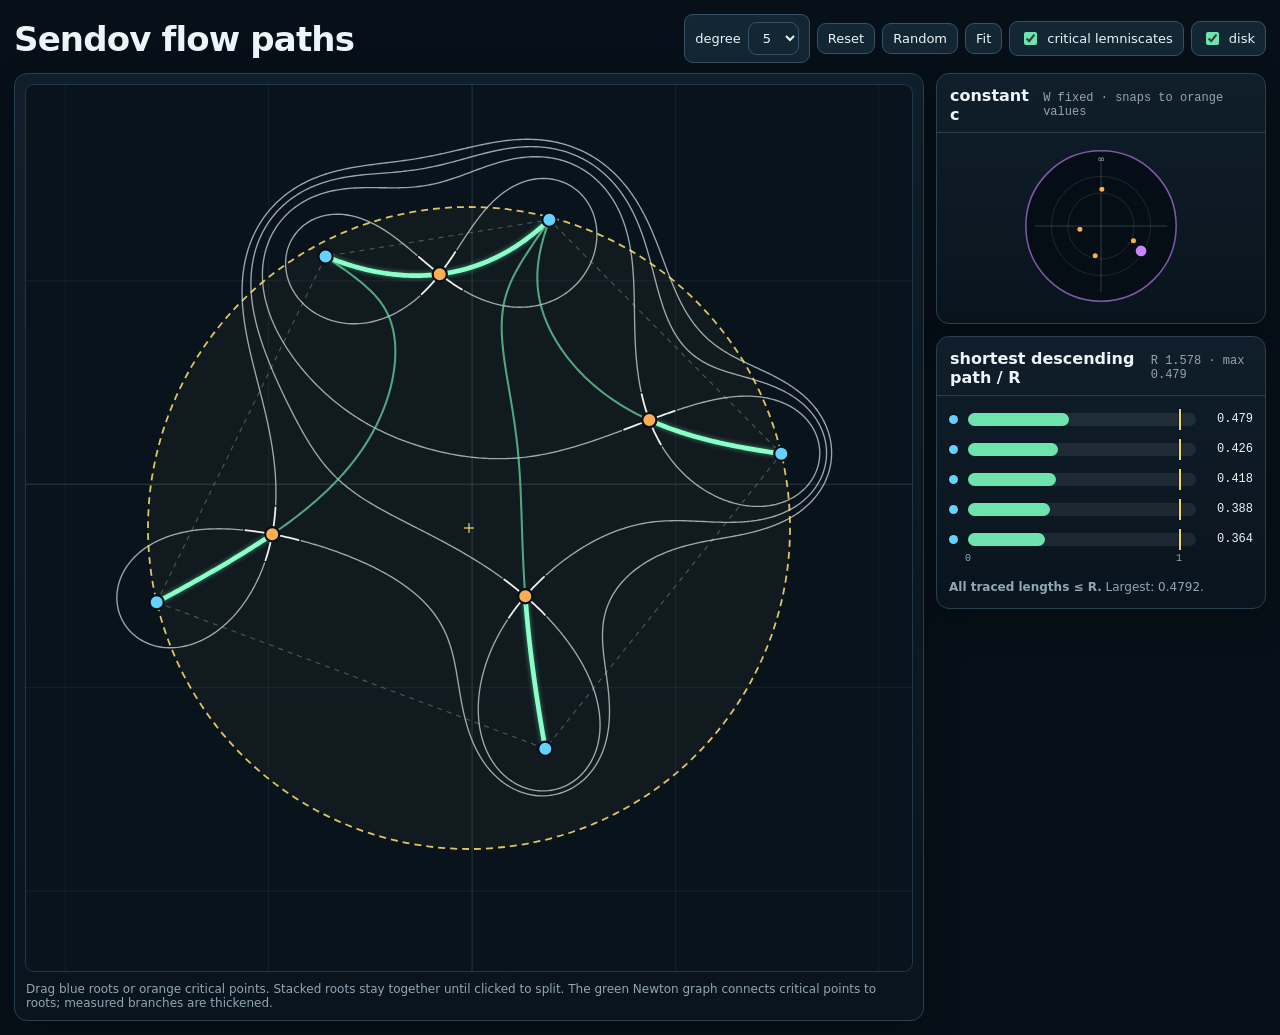
==== index.html @ 399ceb78 "Use monochrome connected critical lemniscates" ====
<!doctype html>
<html lang="en">
<head>
<meta charset="utf-8" />
<meta name="viewport" content="width=device-width,initial-scale=1" />
<title>Sendov Flow Paths</title>
<link rel="stylesheet" href="sendov-flow.css?v=20260814-0653">
</head>
<body>
<header>
  <h1>Sendov flow paths</h1>
  <div class="controls">
    <label class="control">degree <select id="degreeSelect"><option>3</option><option>4</option><option selected>5</option><option>6</option><option>7</option><option>8</option></select></label>
    <button id="resetBtn">Reset</button><button id="randomBtn">Random</button><button id="fitBtn">Fit</button>
    <label class="control"><input id="landscapeToggle" type="checkbox" checked> critical lemniscates</label>
    <label class="control"><input id="diskToggle" type="checkbox" checked> disk</label>
  </div>
</header>
<main>
  <section class="card">
    <div class="plot-wrap"><div id="zPlot" class="plotbox"><canvas id="landscapeCanvas"></canvas><svg id="zSvg" viewBox="0 0 700 700" preserveAspectRatio="none"></svg></div></div>
    <div class="hint">Drag blue roots or orange critical points. Stacked roots stay together until clicked to split. The green Newton graph connects critical points to roots; measured branches are thickened.</div>
  </section>
  <aside class="side-column">
    <section class="card c-card">
      <div class="bars-head"><h2>constant c</h2><span class="status">W fixed · snaps to orange values</span></div>
      <div id="cControl" class="c-control"><svg id="cSvg" viewBox="0 0 300 180" preserveAspectRatio="xMidYMid meet"></svg></div>
    </section>
    <section class="card">
      <div class="bars-head"><h2>shortest descending path / R</h2><span id="compactStatus" class="status"></span></div>
      <div class="bars-body"><div id="flowBars" class="flow-bars"></div><div id="flowAxis" class="flow-axis"></div><div id="flowSummary" class="flow-summary"></div></div>
    </section>
  </aside>
</main>

<script src="sendov-flow-1.js?v=20260814-0653"></script>
<script src="sendov-flow-2.js?v=20260814-0653"></script>
<script src="sendov-flow-3.js?v=20260814-0653"></script>
<script src="sendov-flow-4.js?v=20260814-0653"></script>
<script src="sendov-flow-5.js?v=20260814-0653"></script>
<script src="sendov-flow-6.js?v=20260814-0653"></script>
<script src="sendov-flow-7.js?v=20260814-0653"></script>
</body>
</html>
---- sendov-flow.css ----
:root{color-scheme:dark;--bg:#071018;--panel:#0d1822;--line:#29404f;--text:#edf5f8;--muted:#91a7b5;--root:#63d2ff;--critical:#ffad52;--parameter:#cc83ff;--down:#6de3ad;--ridge:#ff7a66;--disk:#f4d96c;--danger:#ff7182}
*{box-sizing:border-box}html,body{margin:0;min-height:100%;background:var(--bg);color:var(--text);font-family:Inter,ui-sans-serif,system-ui,-apple-system,Segoe UI,Roboto,Arial,sans-serif}body{padding:14px}
header{max-width:1420px;margin:0 auto 10px;display:flex;align-items:center;justify-content:space-between;gap:12px;flex-wrap:wrap}h1{font-size:clamp(22px,3vw,34px);margin:0;letter-spacing:-.025em}.controls{display:flex;gap:7px;align-items:center;flex-wrap:wrap}
button,select,label.control{border:1px solid #365264;background:#132634;color:var(--text);border-radius:9px;padding:7px 10px;font:inherit;font-size:13px}button{cursor:pointer}button:hover{background:#193244}label.control{display:inline-flex;gap:7px;align-items:center;cursor:pointer}input[type=checkbox]{accent-color:var(--down)}
main{max-width:1420px;margin:auto;display:grid;grid-template-columns:minmax(0,1fr) minmax(250px,330px);gap:12px;align-items:start}.side-column{display:grid;gap:12px;min-width:0}.card{background:linear-gradient(180deg,rgba(16,31,43,.98),rgba(9,20,29,.98));border:1px solid var(--line);border-radius:13px;box-shadow:0 14px 38px rgba(0,0,0,.23);overflow:hidden}.plot-wrap{padding:10px}.plotbox{position:relative;width:100%;aspect-ratio:1/1;min-height:480px;background:#08131c;overflow:hidden;border-radius:9px;border:1px solid #213746;touch-action:none}.plotbox canvas,.plotbox svg{position:absolute;inset:0;width:100%;height:100%}.plotbox svg{overflow:visible}.hint{padding:0 11px 10px;color:var(--muted);font-size:12px}.bars-head{padding:12px 13px 8px;border-bottom:1px solid var(--line);display:flex;justify-content:space-between;gap:8px;align-items:baseline}.bars-head h2{font-size:16px;margin:0}.status{font:12px ui-monospace,SFMono-Regular,Menlo,Consolas,monospace;color:var(--muted)}.bars-body{padding:12px}
.c-control{height:190px;padding:8px 12px 12px;touch-action:none;cursor:crosshair}.c-control svg{display:block;width:100%;height:100%;overflow:visible}
.axis-line{stroke:rgba(220,240,250,.17);stroke-width:1;vector-effect:non-scaling-stroke}.grid-line{stroke:rgba(210,235,245,.06);stroke-width:1;vector-effect:non-scaling-stroke}.focus-boundary{fill:none;stroke:rgba(232,242,247,.28);stroke-width:1.1;stroke-dasharray:5 5;vector-effect:non-scaling-stroke;pointer-events:none}.enclosing-disk{fill:rgba(244,217,108,.035);stroke:rgba(244,217,108,.9);stroke-width:1.8;stroke-dasharray:7 5;vector-effect:non-scaling-stroke;pointer-events:none}.disk-center{stroke:rgba(244,217,108,.8);stroke-width:1.5;vector-effect:non-scaling-stroke;pointer-events:none}
.flow{fill:none;stroke-linecap:round;stroke-linejoin:round;vector-effect:non-scaling-stroke}.flow.down-secondary{stroke:rgba(109,227,173,.70);stroke-width:2.05}.flow.down-selected{stroke:rgba(139,255,201,1);stroke-width:4.65;filter:drop-shadow(0 0 2.5px rgba(109,227,173,.55))}.flow.ridge{display:none}.flow.unresolved{stroke:rgba(255,113,130,.62);stroke-width:1.6;stroke-dasharray:4 4}.node{cursor:grab;vector-effect:non-scaling-stroke}.node:active{cursor:grabbing}.root-node{fill:var(--root);stroke:#041018;stroke-width:2.2}.critical-node{fill:var(--critical);stroke:#041018;stroke-width:2.2}.stack-ring{fill:none;stroke:rgba(255,255,255,.65);stroke-width:1.5;vector-effect:non-scaling-stroke;pointer-events:none}.parameter-node{fill:var(--parameter);stroke:#041018;stroke-width:2.2}.critical-value-node{fill:var(--critical);stroke:#041018;stroke-width:1.2;pointer-events:none}.c-snap-ring{fill:none;stroke:rgba(245,233,255,.95);stroke-width:2.2;stroke-dasharray:3 2;vector-effect:non-scaling-stroke;pointer-events:none;filter:drop-shadow(0 0 3px rgba(204,131,255,.8))}
.compact-bg{fill:rgba(5,13,20,.9);stroke:rgba(204,131,255,.62);stroke-width:1.5;vector-effect:non-scaling-stroke;cursor:crosshair}.compact-ring{fill:none;stroke:rgba(232,242,247,.11);stroke-width:1;vector-effect:non-scaling-stroke;pointer-events:none}.compact-axis{stroke:rgba(232,242,247,.20);stroke-width:1;vector-effect:non-scaling-stroke;pointer-events:none}.compact-caption{fill:rgba(232,242,247,.55);font-size:10px;font-weight:650;pointer-events:none}
.flow-bars{display:grid;gap:8px}.flow-bar-row{display:grid;grid-template-columns:11px minmax(0,1fr) 49px;align-items:center;gap:8px;min-height:22px}.flow-bar-root{width:9px;height:9px;border-radius:50%;background:var(--root);box-shadow:0 0 0 1px #041018}.flow-bar-track{position:relative;height:13px;border-radius:999px;background:rgba(255,255,255,.075);overflow:visible}.flow-bar-fill{position:absolute;inset:0 auto 0 0;border-radius:999px;background:var(--down);min-width:1px;transition:width 35ms linear}.flow-bar-fill.over{background:var(--danger)}.flow-bar-threshold{position:absolute;top:-4px;bottom:-4px;width:2px;background:rgba(244,217,108,.98);box-shadow:0 0 0 1px rgba(0,0,0,.25)}.flow-bar-value{font:12px ui-monospace,SFMono-Regular,Menlo,Consolas,monospace;text-align:right}.flow-bar-value.over{color:var(--danger);font-weight:700}.flow-bar-value.unresolved{color:var(--muted)}.flow-axis{position:relative;height:20px;margin:1px 57px 0 19px;color:var(--muted);font:10px ui-monospace,SFMono-Regular,Menlo,Consolas,monospace}.flow-axis span{position:absolute;transform:translateX(-50%);top:2px}.flow-summary{margin-top:8px;color:var(--muted);font-size:12px;line-height:1.4}
[hidden]{display:none!important}@media(max-width:900px){main{grid-template-columns:1fr}.plotbox{min-height:370px}.c-control{height:210px}}
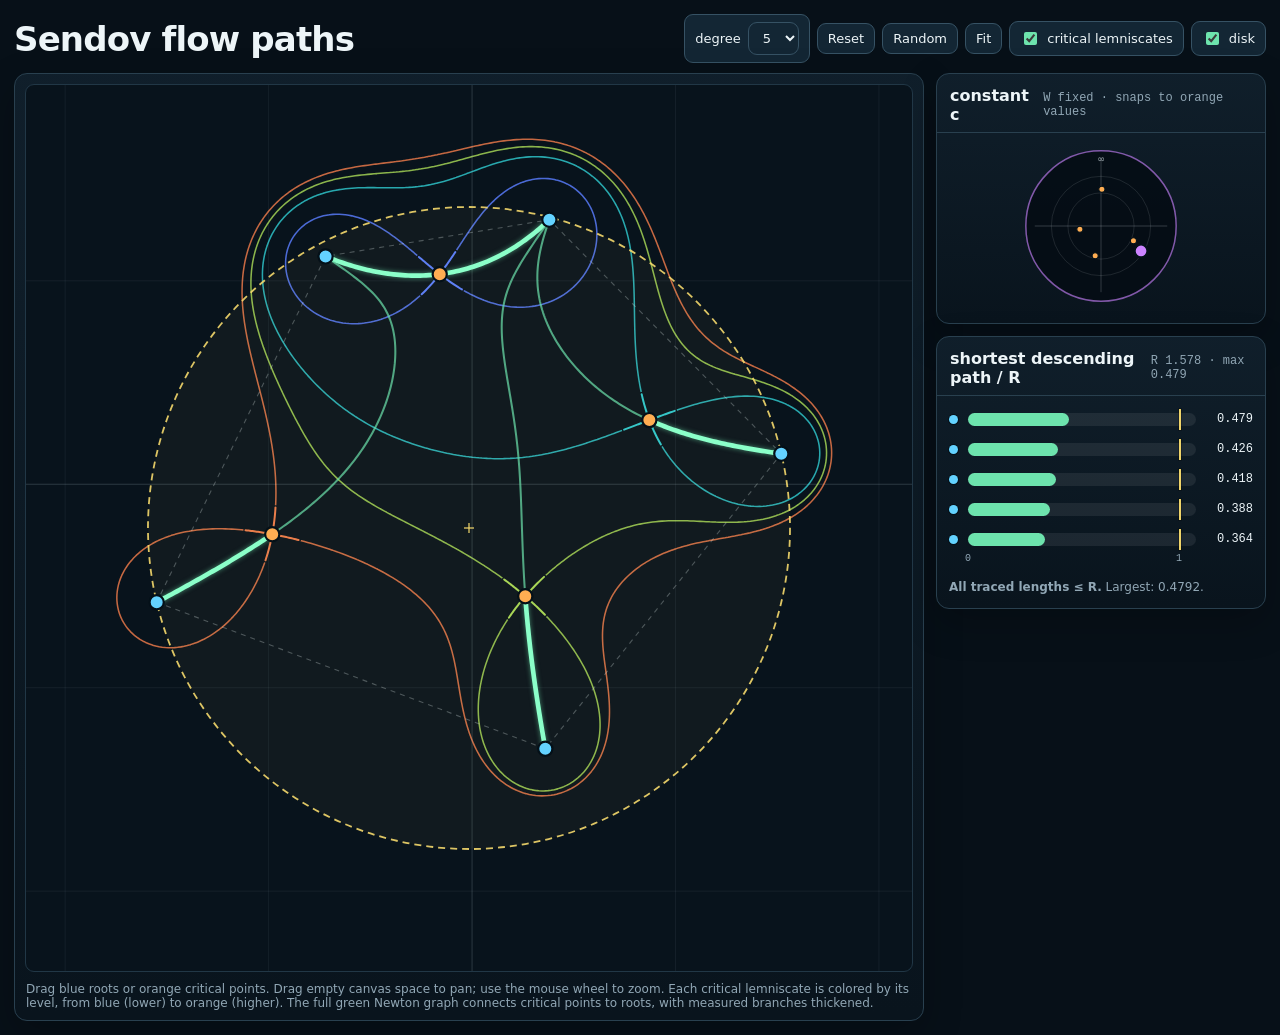
==== commit 0b82ce6b: "Publish level-colored lemniscates and panning UI" ====
--- a/index.html
+++ b/index.html
@@ -4,7 +4,12 @@
 <meta charset="utf-8" />
 <meta name="viewport" content="width=device-width,initial-scale=1" />
 <title>Sendov Flow Paths</title>
-<link rel="stylesheet" href="sendov-flow.css?v=20260814-0653">
+<link rel="stylesheet" href="sendov-flow.css?v=20260814-0708">
+<style>
+  #zPlot{cursor:grab}
+  #zPlot.panning{cursor:grabbing}
+  .flow.ridge{display:none}
+</style>
 </head>
 <body>
 <header>
@@ -19,7 +24,7 @@
 <main>
   <section class="card">
     <div class="plot-wrap"><div id="zPlot" class="plotbox"><canvas id="landscapeCanvas"></canvas><svg id="zSvg" viewBox="0 0 700 700" preserveAspectRatio="none"></svg></div></div>
-    <div class="hint">Drag blue roots or orange critical points. Stacked roots stay together until clicked to split. The green Newton graph connects critical points to roots; measured branches are thickened.</div>
+    <div class="hint">Drag blue roots or orange critical points. Drag empty canvas space to pan; use the mouse wheel to zoom. Each critical lemniscate is colored by its level, from blue (lower) to orange (higher). The full green Newton graph connects critical points to roots, with measured branches thickened.</div>
   </section>
   <aside class="side-column">
     <section class="card c-card">
@@ -33,12 +38,12 @@
   </aside>
 </main>
 
-<script src="sendov-flow-1.js?v=20260814-0653"></script>
-<script src="sendov-flow-2.js?v=20260814-0653"></script>
-<script src="sendov-flow-3.js?v=20260814-0653"></script>
-<script src="sendov-flow-4.js?v=20260814-0653"></script>
-<script src="sendov-flow-5.js?v=20260814-0653"></script>
-<script src="sendov-flow-6.js?v=20260814-0653"></script>
-<script src="sendov-flow-7.js?v=20260814-0653"></script>
+<script src="sendov-flow-1.js?v=20260814-0708"></script>
+<script src="sendov-flow-2.js?v=20260814-0708"></script>
+<script src="sendov-flow-3.js?v=20260814-0708"></script>
+<script src="sendov-flow-4.js?v=20260814-0708"></script>
+<script src="sendov-flow-5.js?v=20260814-0708"></script>
+<script src="sendov-flow-6.js?v=20260814-0708"></script>
+<script src="sendov-flow-7.js?v=20260814-0708"></script>
 </body>
 </html>
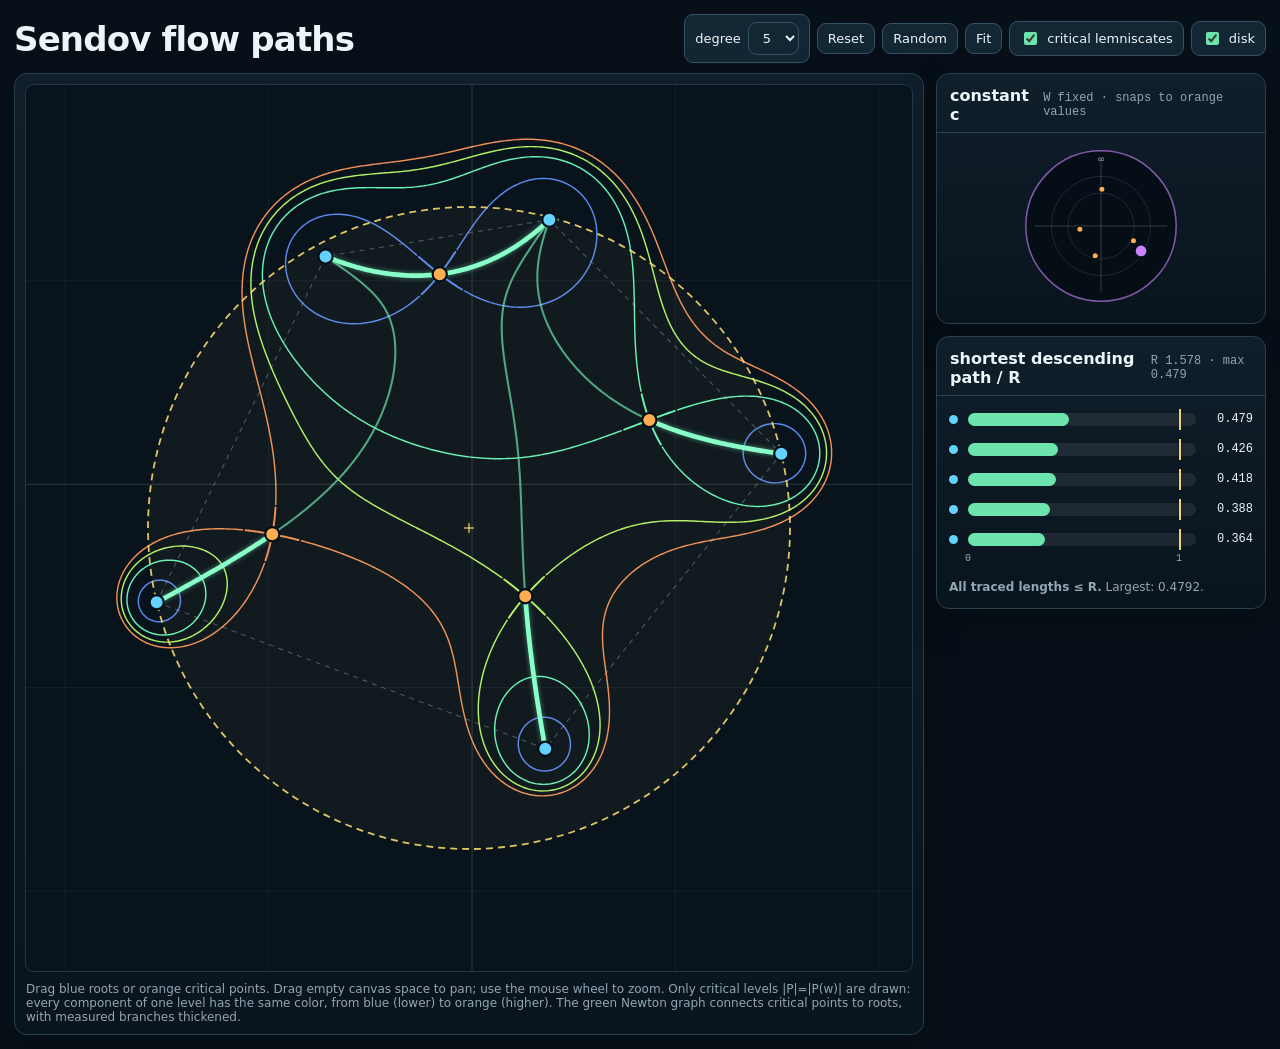
==== commit a8fef3cc: "Cache-bust final critical-level renderer" ====
--- a/index.html
+++ b/index.html
@@ -4,7 +4,7 @@
 <meta charset="utf-8" />
 <meta name="viewport" content="width=device-width,initial-scale=1" />
 <title>Sendov Flow Paths</title>
-<link rel="stylesheet" href="sendov-flow.css?v=20260814-0708">
+<link rel="stylesheet" href="sendov-flow.css?v=20260814-0712">
 <style>
   #zPlot{cursor:grab}
   #zPlot.panning{cursor:grabbing}
@@ -24,7 +24,7 @@
 <main>
   <section class="card">
     <div class="plot-wrap"><div id="zPlot" class="plotbox"><canvas id="landscapeCanvas"></canvas><svg id="zSvg" viewBox="0 0 700 700" preserveAspectRatio="none"></svg></div></div>
-    <div class="hint">Drag blue roots or orange critical points. Drag empty canvas space to pan; use the mouse wheel to zoom. Each critical lemniscate is colored by its level, from blue (lower) to orange (higher). The full green Newton graph connects critical points to roots, with measured branches thickened.</div>
+    <div class="hint">Drag blue roots or orange critical points. Drag empty canvas space to pan; use the mouse wheel to zoom. Only critical levels |P|=|P(w)| are drawn: every component of one level has the same color, from blue (lower) to orange (higher). The green Newton graph connects critical points to roots, with measured branches thickened.</div>
   </section>
   <aside class="side-column">
     <section class="card c-card">
@@ -38,12 +38,12 @@
   </aside>
 </main>
 
-<script src="sendov-flow-1.js?v=20260814-0708"></script>
-<script src="sendov-flow-2.js?v=20260814-0708"></script>
-<script src="sendov-flow-3.js?v=20260814-0708"></script>
-<script src="sendov-flow-4.js?v=20260814-0708"></script>
-<script src="sendov-flow-5.js?v=20260814-0708"></script>
-<script src="sendov-flow-6.js?v=20260814-0708"></script>
-<script src="sendov-flow-7.js?v=20260814-0708"></script>
+<script src="sendov-flow-1.js?v=20260814-0712"></script>
+<script src="sendov-flow-2.js?v=20260814-0712"></script>
+<script src="sendov-flow-3.js?v=20260814-0712"></script>
+<script src="sendov-flow-4.js?v=20260814-0712"></script>
+<script src="sendov-flow-5.js?v=20260814-0712"></script>
+<script src="sendov-flow-6.js?v=20260814-0712"></script>
+<script src="sendov-flow-7.js?v=20260814-0712"></script>
 </body>
 </html>
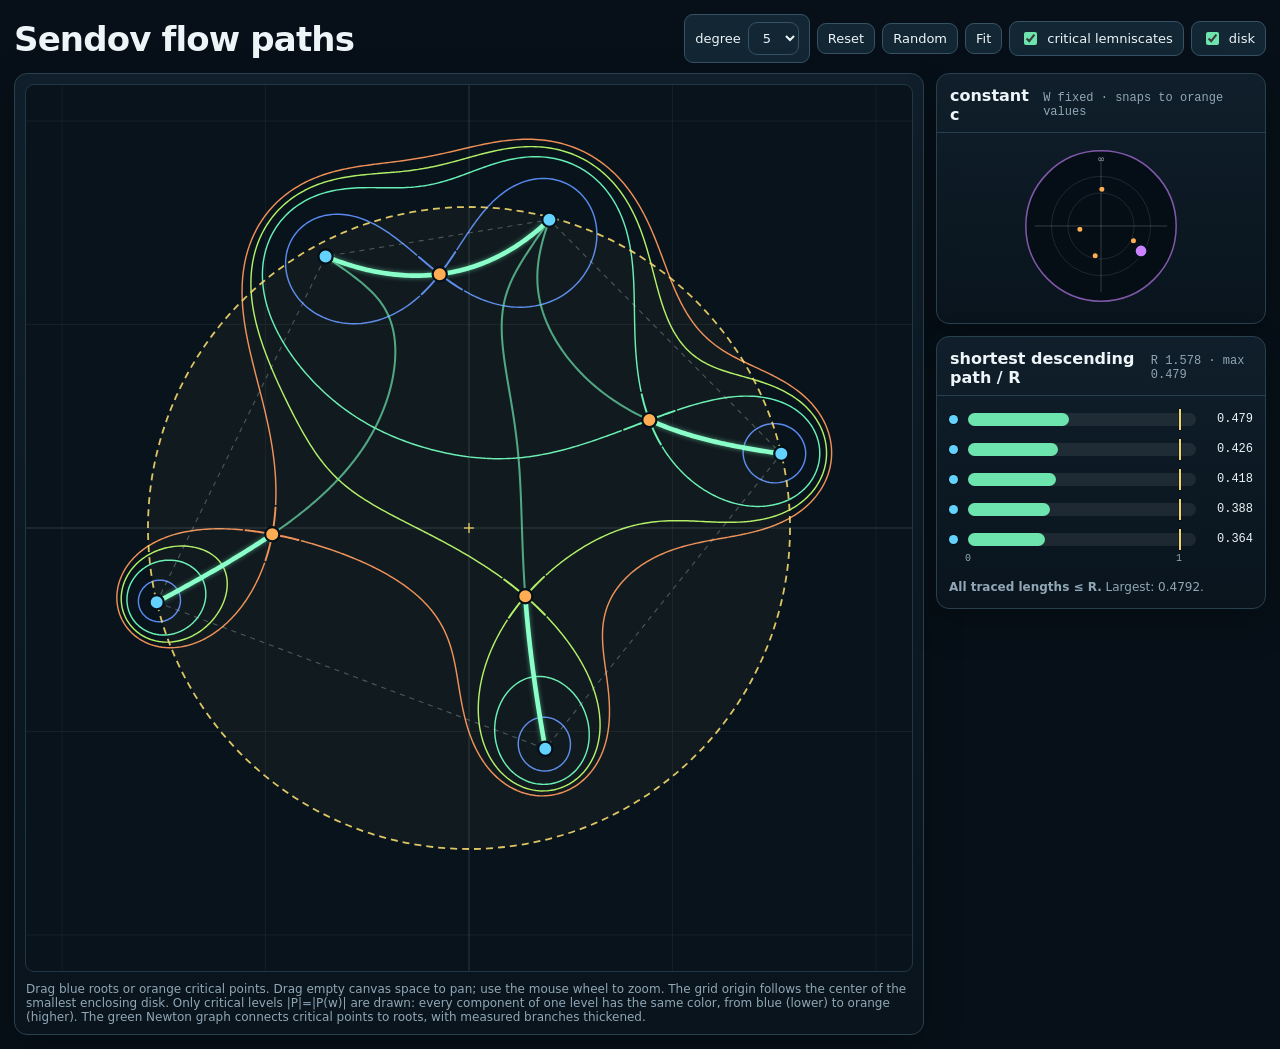
==== commit 11212ea8: "Center display axes on the smallest enclosing disk" ====
--- a/index.html
+++ b/index.html
@@ -4,7 +4,7 @@
 <meta charset="utf-8" />
 <meta name="viewport" content="width=device-width,initial-scale=1" />
 <title>Sendov Flow Paths</title>
-<link rel="stylesheet" href="sendov-flow.css?v=20260814-0712">
+<link rel="stylesheet" href="sendov-flow.css?v=20260814-0752">
 <style>
   #zPlot{cursor:grab}
   #zPlot.panning{cursor:grabbing}
@@ -24,7 +24,7 @@
 <main>
   <section class="card">
     <div class="plot-wrap"><div id="zPlot" class="plotbox"><canvas id="landscapeCanvas"></canvas><svg id="zSvg" viewBox="0 0 700 700" preserveAspectRatio="none"></svg></div></div>
-    <div class="hint">Drag blue roots or orange critical points. Drag empty canvas space to pan; use the mouse wheel to zoom. Only critical levels |P|=|P(w)| are drawn: every component of one level has the same color, from blue (lower) to orange (higher). The green Newton graph connects critical points to roots, with measured branches thickened.</div>
+    <div class="hint">Drag blue roots or orange critical points. Drag empty canvas space to pan; use the mouse wheel to zoom. The grid origin follows the center of the smallest enclosing disk. Only critical levels |P|=|P(w)| are drawn: every component of one level has the same color, from blue (lower) to orange (higher). The green Newton graph connects critical points to roots, with measured branches thickened.</div>
   </section>
   <aside class="side-column">
     <section class="card c-card">
@@ -38,12 +38,49 @@
   </aside>
 </main>
 
-<script src="sendov-flow-1.js?v=20260814-0712"></script>
-<script src="sendov-flow-2.js?v=20260814-0712"></script>
-<script src="sendov-flow-3.js?v=20260814-0712"></script>
-<script src="sendov-flow-4.js?v=20260814-0712"></script>
-<script src="sendov-flow-5.js?v=20260814-0712"></script>
-<script src="sendov-flow-6.js?v=20260814-0712"></script>
-<script src="sendov-flow-7.js?v=20260814-0712"></script>
+<script src="sendov-flow-1.js?v=20260814-0752"></script>
+<script src="sendov-flow-2.js?v=20260814-0752"></script>
+<script src="sendov-flow-3.js?v=20260814-0752"></script>
+<script src="sendov-flow-4.js?v=20260814-0752"></script>
+<script src="sendov-flow-5.js?v=20260814-0752"></script>
+<script src="sendov-flow-6.js?v=20260814-0752"></script>
+<script src="sendov-flow-7.js?v=20260814-0752"></script>
+<script>
+  // Use the center of the current smallest enclosing disk as the displayed
+  // coordinate origin. This changes only the grid and axes, not P, Z, or W.
+  drawGrid = function(svg, view, el) {
+    const {w, h} = dims(el);
+    const step = niceStep(2 * view.half / 5);
+    const scaleDen = Math.min(w, h);
+    const xmin = view.cx - view.half * w / scaleDen;
+    const xmax = view.cx + view.half * w / scaleDen;
+    const ymin = view.cy - view.half * h / scaleDen;
+    const ymax = view.cy + view.half * h / scaleDen;
+    const origin = smallestEnclosingCircle(state.Z).center;
+
+    const kx0 = Math.ceil((xmin - origin.re) / step);
+    const kx1 = Math.floor((xmax - origin.re) / step);
+    for (let k = kx0; k <= kx1; k++) {
+      const x = origin.re + k * step;
+      const p = toScreen(C(x, origin.im), view, el);
+      svg.appendChild(svgEl('line', {
+        x1: p.x, y1: 0, x2: p.x, y2: h,
+        class: k === 0 ? 'axis-line' : 'grid-line'
+      }));
+    }
+
+    const ky0 = Math.ceil((ymin - origin.im) / step);
+    const ky1 = Math.floor((ymax - origin.im) / step);
+    for (let k = ky0; k <= ky1; k++) {
+      const y = origin.im + k * step;
+      const p = toScreen(C(origin.re, y), view, el);
+      svg.appendChild(svgEl('line', {
+        x1: 0, y1: p.y, x2: w, y2: p.y,
+        class: k === 0 ? 'axis-line' : 'grid-line'
+      }));
+    }
+  };
+  scheduleRender(true);
+</script>
 </body>
 </html>
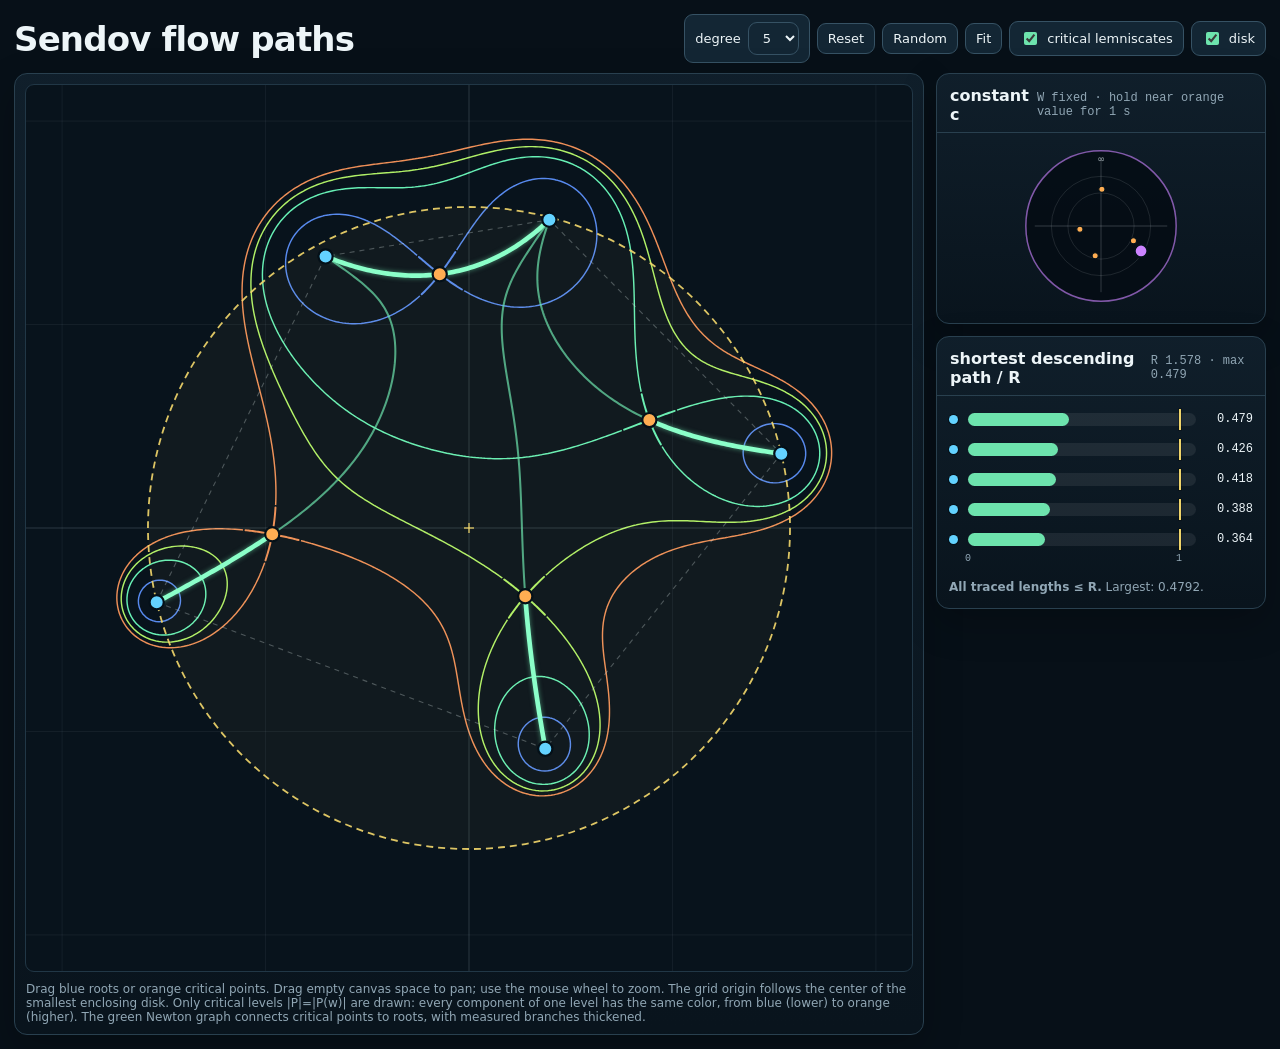
==== commit 1c37381b: "Publish delayed c snapping" ====
--- a/index.html
+++ b/index.html
@@ -4,7 +4,7 @@
 <meta charset="utf-8" />
 <meta name="viewport" content="width=device-width,initial-scale=1" />
 <title>Sendov Flow Paths</title>
-<link rel="stylesheet" href="sendov-flow.css?v=20260814-0752">
+<link rel="stylesheet" href="sendov-flow.css?v=20260814-0755">
 <style>
   #zPlot{cursor:grab}
   #zPlot.panning{cursor:grabbing}
@@ -28,7 +28,7 @@
   </section>
   <aside class="side-column">
     <section class="card c-card">
-      <div class="bars-head"><h2>constant c</h2><span class="status">W fixed · snaps to orange values</span></div>
+      <div class="bars-head"><h2>constant c</h2><span class="status">W fixed · hold near orange value for 1 s</span></div>
       <div id="cControl" class="c-control"><svg id="cSvg" viewBox="0 0 300 180" preserveAspectRatio="xMidYMid meet"></svg></div>
     </section>
     <section class="card">
@@ -38,13 +38,13 @@
   </aside>
 </main>
 
-<script src="sendov-flow-1.js?v=20260814-0752"></script>
-<script src="sendov-flow-2.js?v=20260814-0752"></script>
-<script src="sendov-flow-3.js?v=20260814-0752"></script>
-<script src="sendov-flow-4.js?v=20260814-0752"></script>
-<script src="sendov-flow-5.js?v=20260814-0752"></script>
-<script src="sendov-flow-6.js?v=20260814-0752"></script>
-<script src="sendov-flow-7.js?v=20260814-0752"></script>
+<script src="sendov-flow-1.js?v=20260814-0755"></script>
+<script src="sendov-flow-2.js?v=20260814-0755"></script>
+<script src="sendov-flow-3.js?v=20260814-0755"></script>
+<script src="sendov-flow-4.js?v=20260814-0755"></script>
+<script src="sendov-flow-5.js?v=20260814-0755"></script>
+<script src="sendov-flow-6.js?v=20260814-0755"></script>
+<script src="sendov-flow-7.js?v=20260814-0755"></script>
 <script>
   // Use the center of the current smallest enclosing disk as the displayed
   // coordinate origin. This changes only the grid and axes, not P, Z, or W.
--- a/sendov-flow.css
+++ b/sendov-flow.css
@@ -5,7 +5,7 @@
 main{max-width:1420px;margin:auto;display:grid;grid-template-columns:minmax(0,1fr) minmax(250px,330px);gap:12px;align-items:start}.side-column{display:grid;gap:12px;min-width:0}.card{background:linear-gradient(180deg,rgba(16,31,43,.98),rgba(9,20,29,.98));border:1px solid var(--line);border-radius:13px;box-shadow:0 14px 38px rgba(0,0,0,.23);overflow:hidden}.plot-wrap{padding:10px}.plotbox{position:relative;width:100%;aspect-ratio:1/1;min-height:480px;background:#08131c;overflow:hidden;border-radius:9px;border:1px solid #213746;touch-action:none}.plotbox canvas,.plotbox svg{position:absolute;inset:0;width:100%;height:100%}.plotbox svg{overflow:visible}.hint{padding:0 11px 10px;color:var(--muted);font-size:12px}.bars-head{padding:12px 13px 8px;border-bottom:1px solid var(--line);display:flex;justify-content:space-between;gap:8px;align-items:baseline}.bars-head h2{font-size:16px;margin:0}.status{font:12px ui-monospace,SFMono-Regular,Menlo,Consolas,monospace;color:var(--muted)}.bars-body{padding:12px}
 .c-control{height:190px;padding:8px 12px 12px;touch-action:none;cursor:crosshair}.c-control svg{display:block;width:100%;height:100%;overflow:visible}
 .axis-line{stroke:rgba(220,240,250,.17);stroke-width:1;vector-effect:non-scaling-stroke}.grid-line{stroke:rgba(210,235,245,.06);stroke-width:1;vector-effect:non-scaling-stroke}.focus-boundary{fill:none;stroke:rgba(232,242,247,.28);stroke-width:1.1;stroke-dasharray:5 5;vector-effect:non-scaling-stroke;pointer-events:none}.enclosing-disk{fill:rgba(244,217,108,.035);stroke:rgba(244,217,108,.9);stroke-width:1.8;stroke-dasharray:7 5;vector-effect:non-scaling-stroke;pointer-events:none}.disk-center{stroke:rgba(244,217,108,.8);stroke-width:1.5;vector-effect:non-scaling-stroke;pointer-events:none}
-.flow{fill:none;stroke-linecap:round;stroke-linejoin:round;vector-effect:non-scaling-stroke}.flow.down-secondary{stroke:rgba(109,227,173,.70);stroke-width:2.05}.flow.down-selected{stroke:rgba(139,255,201,1);stroke-width:4.65;filter:drop-shadow(0 0 2.5px rgba(109,227,173,.55))}.flow.ridge{display:none}.flow.unresolved{stroke:rgba(255,113,130,.62);stroke-width:1.6;stroke-dasharray:4 4}.node{cursor:grab;vector-effect:non-scaling-stroke}.node:active{cursor:grabbing}.root-node{fill:var(--root);stroke:#041018;stroke-width:2.2}.critical-node{fill:var(--critical);stroke:#041018;stroke-width:2.2}.stack-ring{fill:none;stroke:rgba(255,255,255,.65);stroke-width:1.5;vector-effect:non-scaling-stroke;pointer-events:none}.parameter-node{fill:var(--parameter);stroke:#041018;stroke-width:2.2}.critical-value-node{fill:var(--critical);stroke:#041018;stroke-width:1.2;pointer-events:none}.c-snap-ring{fill:none;stroke:rgba(245,233,255,.95);stroke-width:2.2;stroke-dasharray:3 2;vector-effect:non-scaling-stroke;pointer-events:none;filter:drop-shadow(0 0 3px rgba(204,131,255,.8))}
+.flow{fill:none;stroke-linecap:round;stroke-linejoin:round;vector-effect:non-scaling-stroke}.flow.down-secondary{stroke:rgba(109,227,173,.70);stroke-width:2.05}.flow.down-selected{stroke:rgba(139,255,201,1);stroke-width:4.65;filter:drop-shadow(0 0 2.5px rgba(109,227,173,.55))}.flow.ridge{display:none}.flow.unresolved{stroke:rgba(255,113,130,.62);stroke-width:1.6;stroke-dasharray:4 4}.node{cursor:grab;vector-effect:non-scaling-stroke}.node:active{cursor:grabbing}.root-node{fill:var(--root);stroke:#041018;stroke-width:2.2}.critical-node{fill:var(--critical);stroke:#041018;stroke-width:2.2}.stack-ring{fill:none;stroke:rgba(255,255,255,.65);stroke-width:1.5;vector-effect:non-scaling-stroke;pointer-events:none}.parameter-node{fill:var(--parameter);stroke:#041018;stroke-width:2.2}.critical-value-node{fill:var(--critical);stroke:#041018;stroke-width:1.2;pointer-events:none}.c-snap-ring{fill:none;stroke:rgba(245,233,255,.95);stroke-width:2.2;stroke-dasharray:3 2;vector-effect:non-scaling-stroke;pointer-events:none;filter:drop-shadow(0 0 3px rgba(204,131,255,.8))}.c-snap-pending{fill:none;stroke:rgba(245,233,255,.92);stroke-width:2.4;stroke-linecap:round;vector-effect:non-scaling-stroke;pointer-events:none;filter:drop-shadow(0 0 2px rgba(204,131,255,.65))}
 .compact-bg{fill:rgba(5,13,20,.9);stroke:rgba(204,131,255,.62);stroke-width:1.5;vector-effect:non-scaling-stroke;cursor:crosshair}.compact-ring{fill:none;stroke:rgba(232,242,247,.11);stroke-width:1;vector-effect:non-scaling-stroke;pointer-events:none}.compact-axis{stroke:rgba(232,242,247,.20);stroke-width:1;vector-effect:non-scaling-stroke;pointer-events:none}.compact-caption{fill:rgba(232,242,247,.55);font-size:10px;font-weight:650;pointer-events:none}
 .flow-bars{display:grid;gap:8px}.flow-bar-row{display:grid;grid-template-columns:11px minmax(0,1fr) 49px;align-items:center;gap:8px;min-height:22px}.flow-bar-root{width:9px;height:9px;border-radius:50%;background:var(--root);box-shadow:0 0 0 1px #041018}.flow-bar-track{position:relative;height:13px;border-radius:999px;background:rgba(255,255,255,.075);overflow:visible}.flow-bar-fill{position:absolute;inset:0 auto 0 0;border-radius:999px;background:var(--down);min-width:1px;transition:width 35ms linear}.flow-bar-fill.over{background:var(--danger)}.flow-bar-threshold{position:absolute;top:-4px;bottom:-4px;width:2px;background:rgba(244,217,108,.98);box-shadow:0 0 0 1px rgba(0,0,0,.25)}.flow-bar-value{font:12px ui-monospace,SFMono-Regular,Menlo,Consolas,monospace;text-align:right}.flow-bar-value.over{color:var(--danger);font-weight:700}.flow-bar-value.unresolved{color:var(--muted)}.flow-axis{position:relative;height:20px;margin:1px 57px 0 19px;color:var(--muted);font:10px ui-monospace,SFMono-Regular,Menlo,Consolas,monospace}.flow-axis span{position:absolute;transform:translateX(-50%);top:2px}.flow-summary{margin-top:8px;color:var(--muted);font-size:12px;line-height:1.4}
 [hidden]{display:none!important}@media(max-width:900px){main{grid-template-columns:1fr}.plotbox{min-height:370px}.c-control{height:210px}}
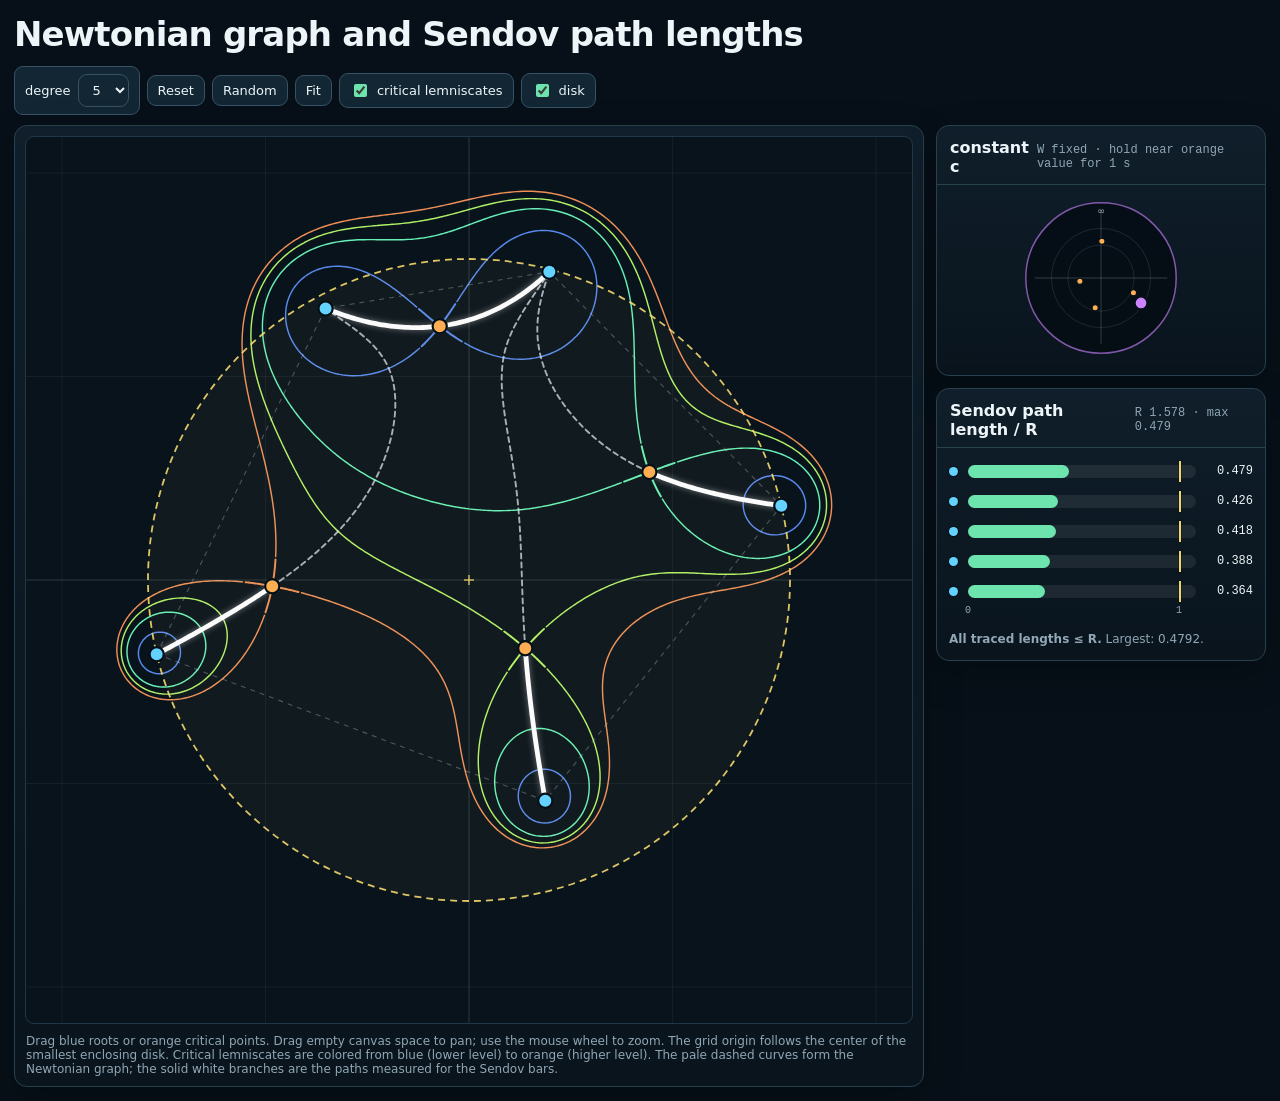
==== commit f77e118f: "Rename visualization and distinguish Newtonian graph" ====
--- a/index.html
+++ b/index.html
@@ -3,17 +3,36 @@
 <head>
 <meta charset="utf-8" />
 <meta name="viewport" content="width=device-width,initial-scale=1" />
-<title>Sendov Flow Paths</title>
-<link rel="stylesheet" href="sendov-flow.css?v=20260814-0755">
+<title>Newtonian Graph and Sendov Path Lengths</title>
+<link rel="stylesheet" href="sendov-flow.css?v=20260814-0847">
 <style>
   #zPlot{cursor:grab}
   #zPlot.panning{cursor:grabbing}
   .flow.ridge{display:none}
+  /* Keep the Newtonian graph visually separate from the level-colored
+     lemniscates: ordinary edges are pale dashed curves, while the branches
+     used in the Sendov path-length bars are thick solid white. */
+  .flow.down-secondary{
+    stroke:rgba(226,233,240,.72);
+    stroke-width:1.9;
+    stroke-dasharray:5 4;
+  }
+  .flow.down-selected{
+    stroke:rgba(255,255,255,.98);
+    stroke-width:4.8;
+    stroke-dasharray:none;
+    filter:drop-shadow(0 0 3px rgba(255,255,255,.42));
+  }
+  .flow.unresolved{
+    stroke:rgba(218,148,255,.72);
+    stroke-width:1.6;
+    stroke-dasharray:3 4;
+  }
 </style>
 </head>
 <body>
 <header>
-  <h1>Sendov flow paths</h1>
+  <h1>Newtonian graph and Sendov path lengths</h1>
   <div class="controls">
     <label class="control">degree <select id="degreeSelect"><option>3</option><option>4</option><option selected>5</option><option>6</option><option>7</option><option>8</option></select></label>
     <button id="resetBtn">Reset</button><button id="randomBtn">Random</button><button id="fitBtn">Fit</button>
@@ -24,7 +43,7 @@
 <main>
   <section class="card">
     <div class="plot-wrap"><div id="zPlot" class="plotbox"><canvas id="landscapeCanvas"></canvas><svg id="zSvg" viewBox="0 0 700 700" preserveAspectRatio="none"></svg></div></div>
-    <div class="hint">Drag blue roots or orange critical points. Drag empty canvas space to pan; use the mouse wheel to zoom. The grid origin follows the center of the smallest enclosing disk. Only critical levels |P|=|P(w)| are drawn: every component of one level has the same color, from blue (lower) to orange (higher). The green Newton graph connects critical points to roots, with measured branches thickened.</div>
+    <div class="hint">Drag blue roots or orange critical points. Drag empty canvas space to pan; use the mouse wheel to zoom. The grid origin follows the center of the smallest enclosing disk. Critical lemniscates are colored from blue (lower level) to orange (higher level). The pale dashed curves form the Newtonian graph; the solid white branches are the paths measured for the Sendov bars.</div>
   </section>
   <aside class="side-column">
     <section class="card c-card">
@@ -32,19 +51,19 @@
       <div id="cControl" class="c-control"><svg id="cSvg" viewBox="0 0 300 180" preserveAspectRatio="xMidYMid meet"></svg></div>
     </section>
     <section class="card">
-      <div class="bars-head"><h2>shortest descending path / R</h2><span id="compactStatus" class="status"></span></div>
+      <div class="bars-head"><h2>Sendov path length / R</h2><span id="compactStatus" class="status"></span></div>
       <div class="bars-body"><div id="flowBars" class="flow-bars"></div><div id="flowAxis" class="flow-axis"></div><div id="flowSummary" class="flow-summary"></div></div>
     </section>
   </aside>
 </main>
 
-<script src="sendov-flow-1.js?v=20260814-0755"></script>
-<script src="sendov-flow-2.js?v=20260814-0755"></script>
-<script src="sendov-flow-3.js?v=20260814-0755"></script>
-<script src="sendov-flow-4.js?v=20260814-0755"></script>
-<script src="sendov-flow-5.js?v=20260814-0755"></script>
-<script src="sendov-flow-6.js?v=20260814-0755"></script>
-<script src="sendov-flow-7.js?v=20260814-0755"></script>
+<script src="sendov-flow-1.js?v=20260814-0847"></script>
+<script src="sendov-flow-2.js?v=20260814-0847"></script>
+<script src="sendov-flow-3.js?v=20260814-0847"></script>
+<script src="sendov-flow-4.js?v=20260814-0847"></script>
+<script src="sendov-flow-5.js?v=20260814-0847"></script>
+<script src="sendov-flow-6.js?v=20260814-0847"></script>
+<script src="sendov-flow-7.js?v=20260814-0847"></script>
 <script>
   // Use the center of the current smallest enclosing disk as the displayed
   // coordinate origin. This changes only the grid and axes, not P, Z, or W.
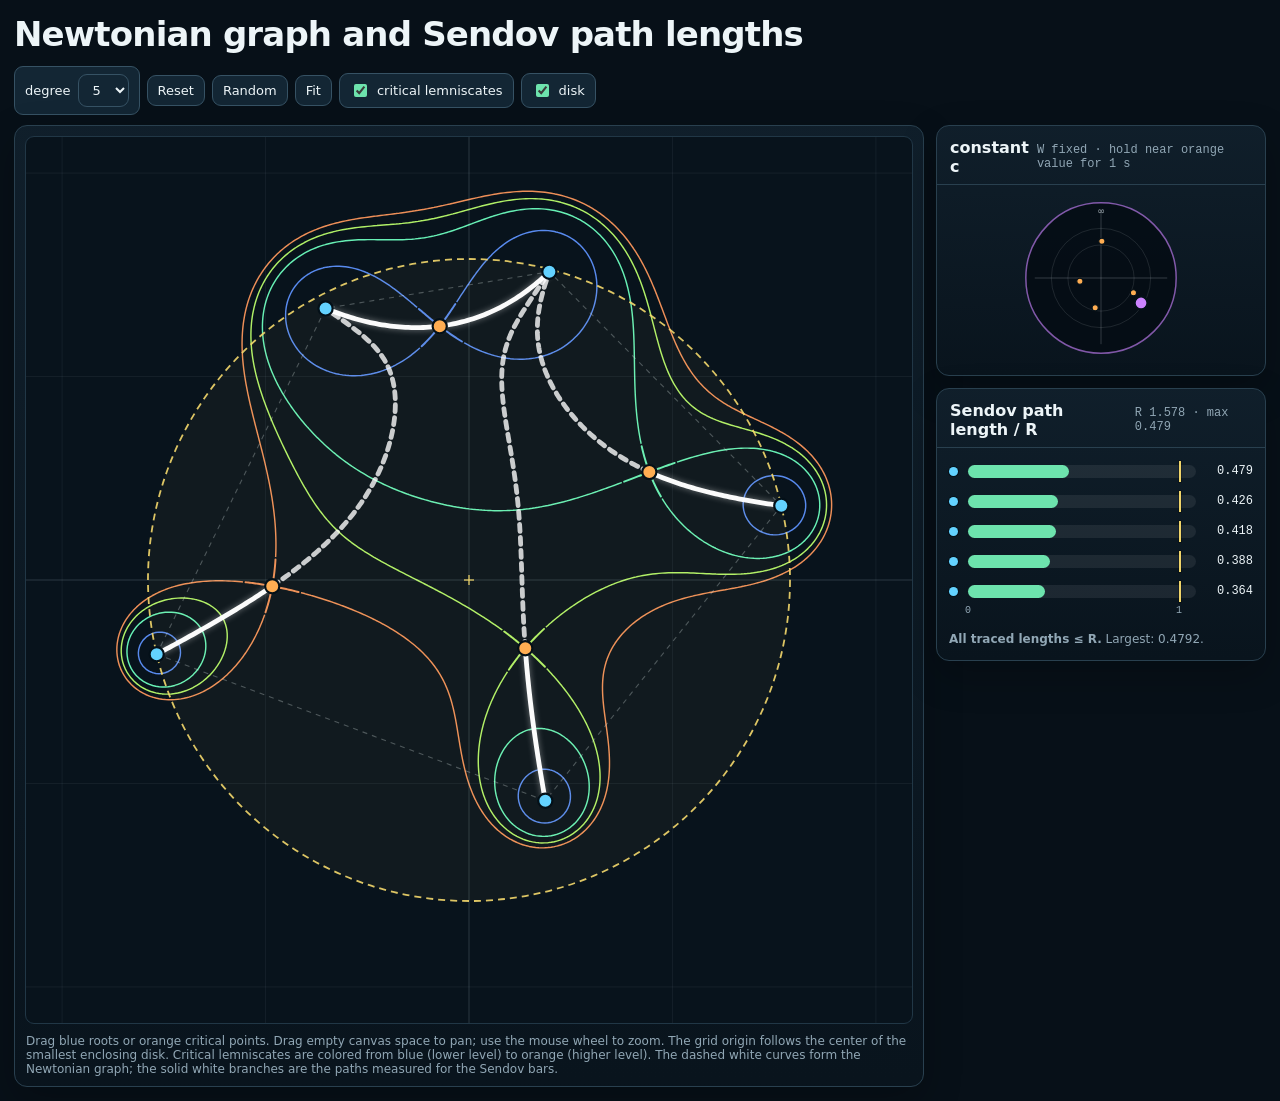
==== commit eab8542a: "Match Newtonian graph and Sendov path thickness" ====
--- a/index.html
+++ b/index.html
@@ -9,13 +9,12 @@
   #zPlot{cursor:grab}
   #zPlot.panning{cursor:grabbing}
   .flow.ridge{display:none}
-  /* Keep the Newtonian graph visually separate from the level-colored
-     lemniscates: ordinary edges are pale dashed curves, while the branches
-     used in the Sendov path-length bars are thick solid white. */
+  /* Newtonian-graph edges and measured Sendov paths have the same thickness;
+     dashed versus solid is the sole distinction. */
   .flow.down-secondary{
-    stroke:rgba(226,233,240,.72);
-    stroke-width:1.9;
-    stroke-dasharray:5 4;
+    stroke:rgba(255,255,255,.78);
+    stroke-width:4.8;
+    stroke-dasharray:7 6;
   }
   .flow.down-selected{
     stroke:rgba(255,255,255,.98);
@@ -43,7 +42,7 @@
 <main>
   <section class="card">
     <div class="plot-wrap"><div id="zPlot" class="plotbox"><canvas id="landscapeCanvas"></canvas><svg id="zSvg" viewBox="0 0 700 700" preserveAspectRatio="none"></svg></div></div>
-    <div class="hint">Drag blue roots or orange critical points. Drag empty canvas space to pan; use the mouse wheel to zoom. The grid origin follows the center of the smallest enclosing disk. Critical lemniscates are colored from blue (lower level) to orange (higher level). The pale dashed curves form the Newtonian graph; the solid white branches are the paths measured for the Sendov bars.</div>
+    <div class="hint">Drag blue roots or orange critical points. Drag empty canvas space to pan; use the mouse wheel to zoom. The grid origin follows the center of the smallest enclosing disk. Critical lemniscates are colored from blue (lower level) to orange (higher level). The dashed white curves form the Newtonian graph; the solid white branches are the paths measured for the Sendov bars.</div>
   </section>
   <aside class="side-column">
     <section class="card c-card">
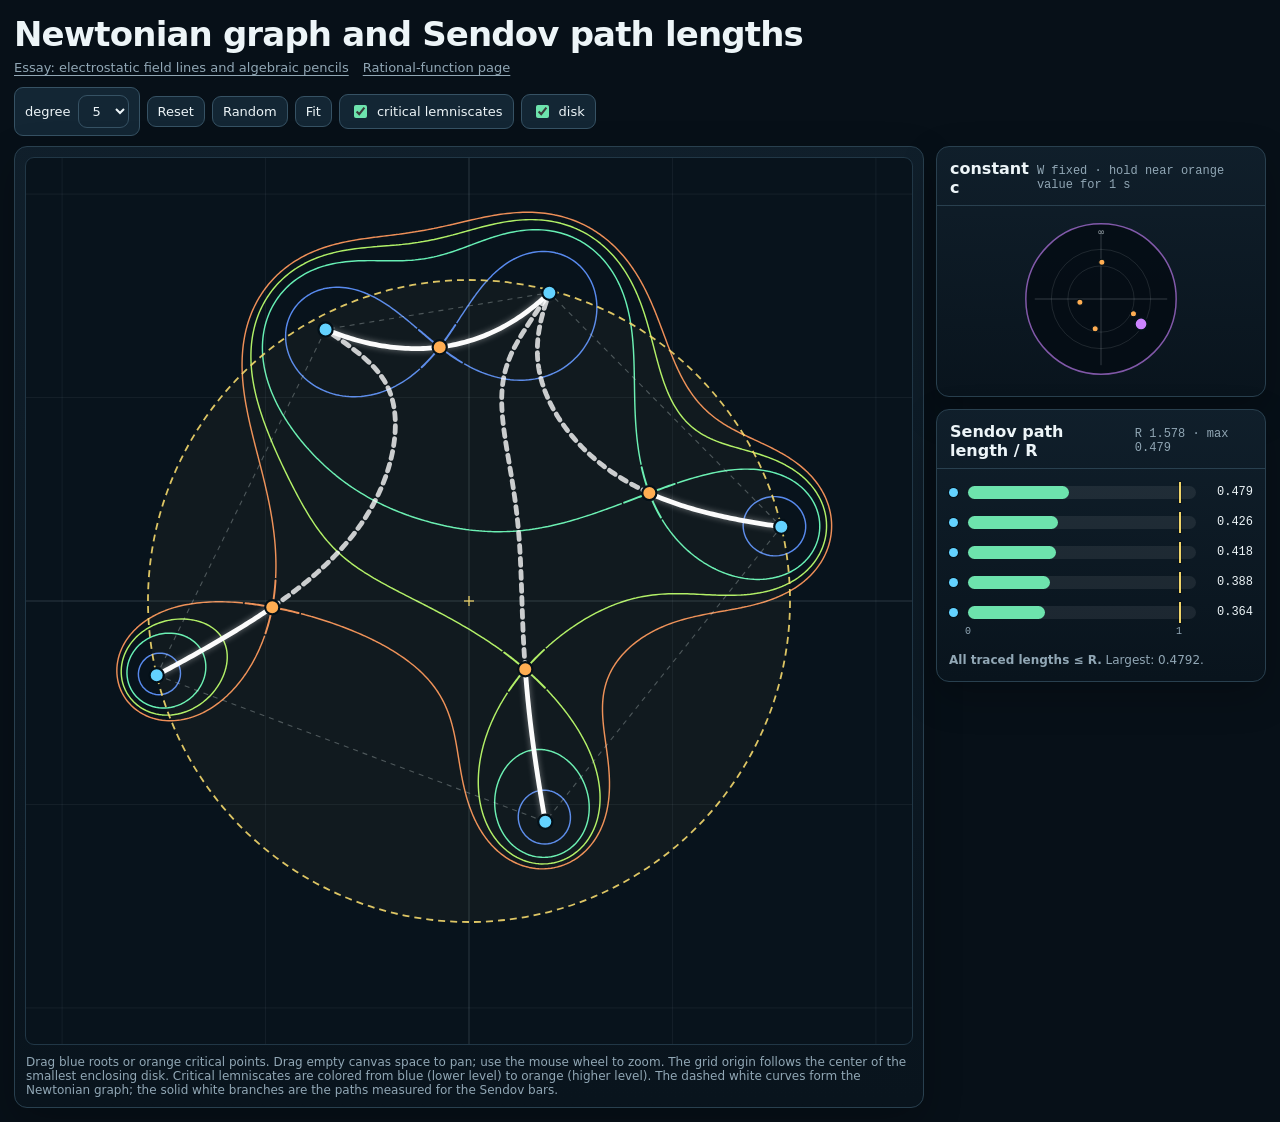
==== commit b22044cb: "Link electrostatic field-line essay from polynomial page" ====
--- a/index.html
+++ b/index.html
@@ -27,11 +27,17 @@
     stroke-width:1.6;
     stroke-dasharray:3 4;
   }
+  .header-title-wrap{display:grid;gap:6px}
+  .header-links{display:flex;gap:14px;flex-wrap:wrap;font-size:13px;color:var(--muted)}
+  .header-links a{color:inherit;text-underline-offset:3px}
 </style>
 </head>
 <body>
 <header>
-  <h1>Newtonian graph and Sendov path lengths</h1>
+  <div class="header-title-wrap">
+    <h1>Newtonian graph and Sendov path lengths</h1>
+    <div class="header-links"><a href="electrostatic-field-lines.html">Essay: electrostatic field lines and algebraic pencils</a><a href="rational.html">Rational-function page</a></div>
+  </div>
   <div class="controls">
     <label class="control">degree <select id="degreeSelect"><option>3</option><option>4</option><option selected>5</option><option>6</option><option>7</option><option>8</option></select></label>
     <button id="resetBtn">Reset</button><button id="randomBtn">Random</button><button id="fitBtn">Fit</button>
